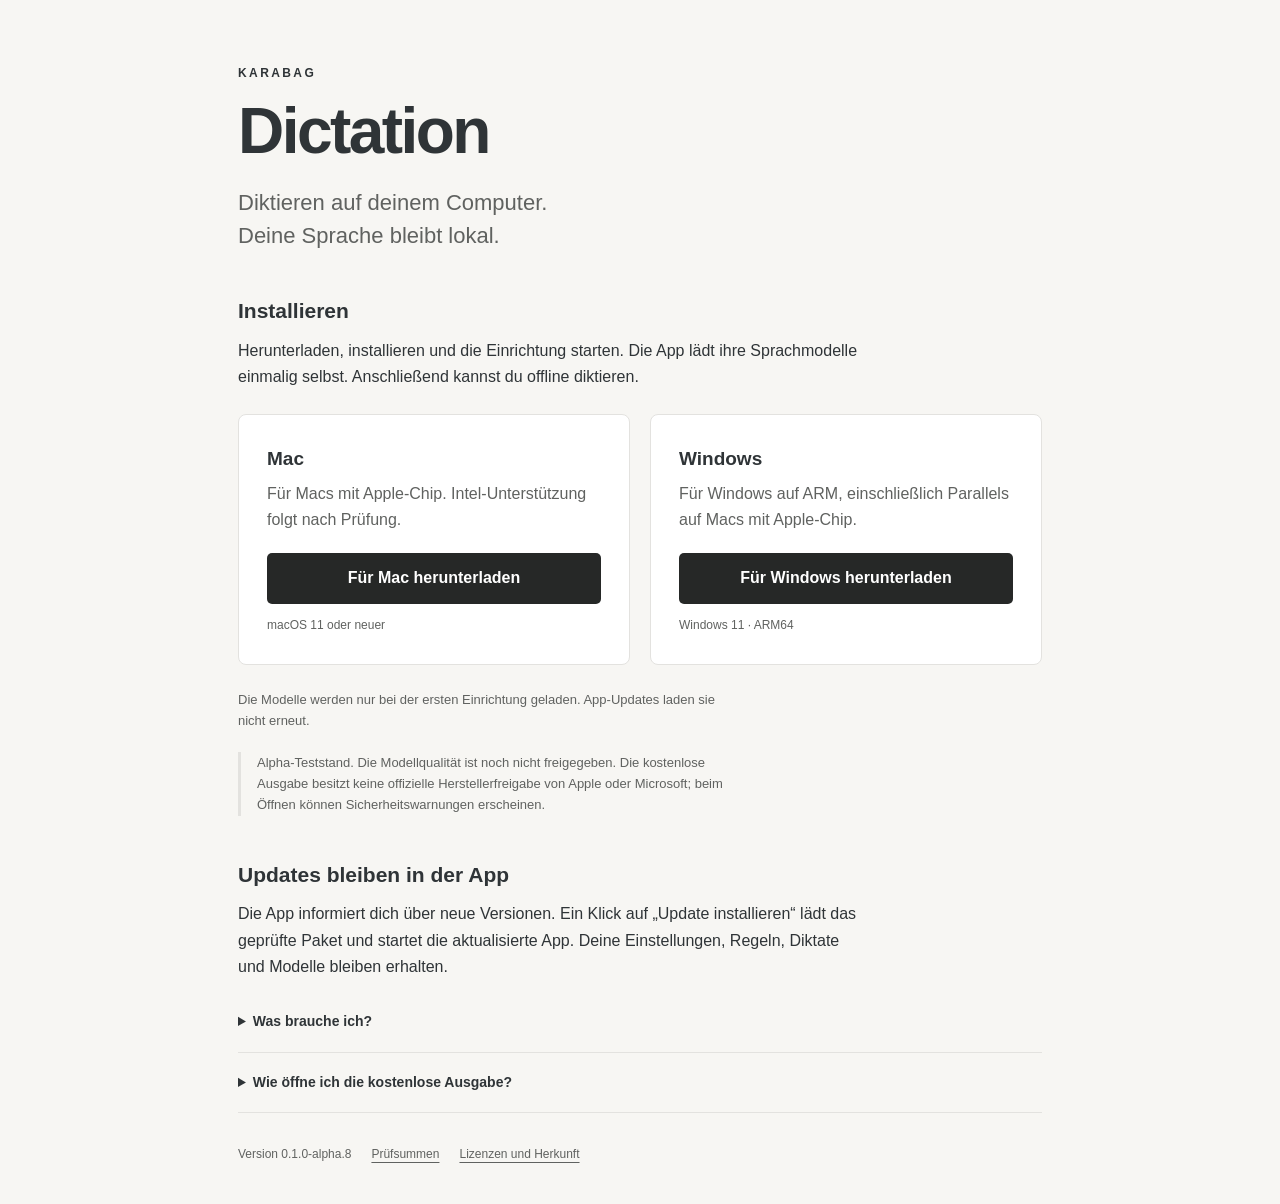
==== index.html @ f22f13b8 "feat: publish installation downloads" ====
<!doctype html>
<html lang="de">
  <head>
    <meta charset="utf-8" />
    <meta name="viewport" content="width=device-width, initial-scale=1" />
    <meta name="color-scheme" content="light dark" />
    <title>KARABAG Dictation herunterladen</title>
    <link rel="stylesheet" href="site.css" />
    <script src="downloads.js" defer></script>
  </head>
  <body>
    <main>
      <header>
        <p class="brand">KARABAG</p>
        <h1>Dictation</h1>
        <p class="intro">
          Diktieren auf deinem Computer.<br />Deine Sprache bleibt lokal.
        </p>
      </header>
      <section aria-labelledby="download-title">
        <h2 id="download-title">Installieren</h2>
        <p>
          Herunterladen, installieren und die Einrichtung starten. Die App lädt
          ihre Sprachmodelle einmalig selbst. Anschließend kannst du offline
          diktieren.
        </p>
        <div class="downloads">
          <article>
            <h3>Mac</h3>
            <p>
              Für Macs mit Apple-Chip. Intel-Unterstützung folgt nach Prüfung.
            </p>
            <a class="download" id="mac-download" aria-disabled="true"
              >Für Mac herunterladen</a
            ><small>macOS 11 oder neuer</small>
          </article>
          <article>
            <h3>Windows</h3>
            <p>Für Windows auf ARM, einschließlich Parallels auf Macs mit Apple-Chip.</p>
            <a class="download" id="windows-download" aria-disabled="true"
              >Für Windows herunterladen</a
            ><small>Windows 11 · ARM64</small>
          </article>
        </div>
        <p id="release-status" role="status">
          Verfügbare Installationspakete werden geprüft …
        </p>
        <p class="notice">
          Alpha-Teststand. Die
          Modellqualität ist noch nicht freigegeben. Die kostenlose Ausgabe
          besitzt keine offizielle Herstellerfreigabe von Apple oder Microsoft;
          beim Öffnen können Sicherheitswarnungen erscheinen.
        </p>
      </section>
      <section aria-labelledby="update-title">
        <h2 id="update-title">Updates bleiben in der App</h2>
        <p>
          Die App informiert dich über neue Versionen. Ein Klick auf „Update
          installieren“ lädt das geprüfte Paket und startet die aktualisierte
          App. Deine Einstellungen, Regeln, Diktate und Modelle bleiben
          erhalten.
        </p>
      </section>
      <details>
        <summary>Was brauche ich?</summary>
        <p>
          Für die erste Einrichtung eine Internetverbindung, etwa 5 GB für die
          Modelle und zusätzlichen freien Speicher für Installation und Updates.
          Für Diktate brauchst du ein Mikrofon. Die App führt dich durch die
          notwendigen Systemberechtigungen. Firmenrichtlinien können eine
          Installation verhindern.
        </p>
      </details>
      <details>
        <summary>Wie öffne ich die kostenlose Ausgabe?</summary>
        <p>
          Die kostenlose Ausgabe kann als unbekannter Entwickler angezeigt
          werden. Prüfe die Herkunft des Downloads. Auf dem Mac beschreibt Apple
          die bewusste Freigabe unter „Datenschutz &amp; Sicherheit“. Auf
          Windows können Defender oder Firmenrichtlinien die Installation
          blockieren. Die App verändert keine Schutzfunktionen.
        </p>
        <a href="https://support.apple.com/de-de/102445"
          >Apples Hinweise zum Öffnen von Apps</a
        >
      </details>
      <footer>
        <span id="version"></span><a href="SHA256SUMS">Prüfsummen</a
        ><a href="licenses.html">Lizenzen und Herkunft</a>
      </footer>
    </main>
  </body>
</html>
---- site.css ----
:root {
  font-family: -apple-system, BlinkMacSystemFont, "Segoe UI", sans-serif;
  color: #2f3437;
  background: #f7f6f3;
  color-scheme: light dark;
  line-height: 1.65;
  --surface: #fff;
  --border: #e3e2df;
  --muted: #606260;
  --button: #262827;
  --button-text: #fff;
}
* {
  box-sizing: border-box;
}
body {
  margin: 0;
}
main {
  max-width: 860px;
  margin: auto;
  padding: 64px 28px 40px;
}
.brand {
  font-size: 12px;
  letter-spacing: 0.2em;
  font-weight: 600;
  margin: 0 0 12px;
}
h1 {
  font-size: clamp(40px, 7vw, 64px);
  letter-spacing: -0.04em;
  line-height: 1.1;
  margin: 0 0 20px;
  font-weight: 600;
}
.intro {
  font-size: 22px;
  color: var(--muted);
  line-height: 1.5;
}
section {
  margin-top: 44px;
}
h2 {
  font-size: 21px;
  line-height: 1.4;
  margin: 0 0 12px;
}
h3 {
  font-size: 19px;
  margin: 0;
}
p {
  margin: 12px 0;
  max-width: 70ch;
}
.downloads {
  display: grid;
  grid-template-columns: 1fr 1fr;
  gap: 20px;
  margin: 24px 0;
}
.downloads article {
  border: 1px solid var(--border);
  border-radius: 8px;
  background: var(--surface);
  padding: 28px;
}
.downloads p {
  margin: 6px 0 20px;
  color: var(--muted);
}
a {
  color: inherit;
  text-underline-offset: 4px;
}
.download {
  display: block;
  padding: 12px 16px;
  background: var(--button);
  color: var(--button-text);
  border-radius: 5px;
  text-decoration: none;
  font-weight: 600;
  text-align: center;
}
.download:hover {
  opacity: 0.9;
}
.download[aria-disabled="true"] {
  opacity: 0.45;
  pointer-events: none;
}
small {
  display: block;
  color: var(--muted);
  font-size: 12px;
  margin-top: 12px;
}
#release-status,
.notice {
  font-size: 13px;
  color: var(--muted);
}
.notice {
  border-left: 3px solid var(--border);
  padding-left: 16px;
  margin-top: 20px;
}
details {
  border-bottom: 1px solid var(--border);
  padding: 18px 0;
  font-size: 14px;
}
summary {
  cursor: pointer;
  font-weight: 600;
}
details p {
  color: var(--muted);
}
footer {
  display: flex;
  flex-wrap: wrap;
  gap: 20px;
  margin-top: 32px;
  color: var(--muted);
  font-size: 12px;
}
a:focus-visible,
summary:focus-visible {
  outline: 2px solid currentColor;
  outline-offset: 5px;
}
@media (prefers-color-scheme: dark) {
  :root {
    color: #efefed;
    background: #242423;
    --surface: #2b2b29;
    --border: #494945;
    --muted: #b8b8b2;
    --button: #efefeb;
    --button-text: #252524;
  }
}
@media (max-width: 600px) {
  main {
    padding: 36px 20px;
  }
  .downloads {
    grid-template-columns: 1fr;
    gap: 16px;
  }
  .downloads article {
    padding: 24px;
  }
  .intro {
    font-size: 20px;
  }
}
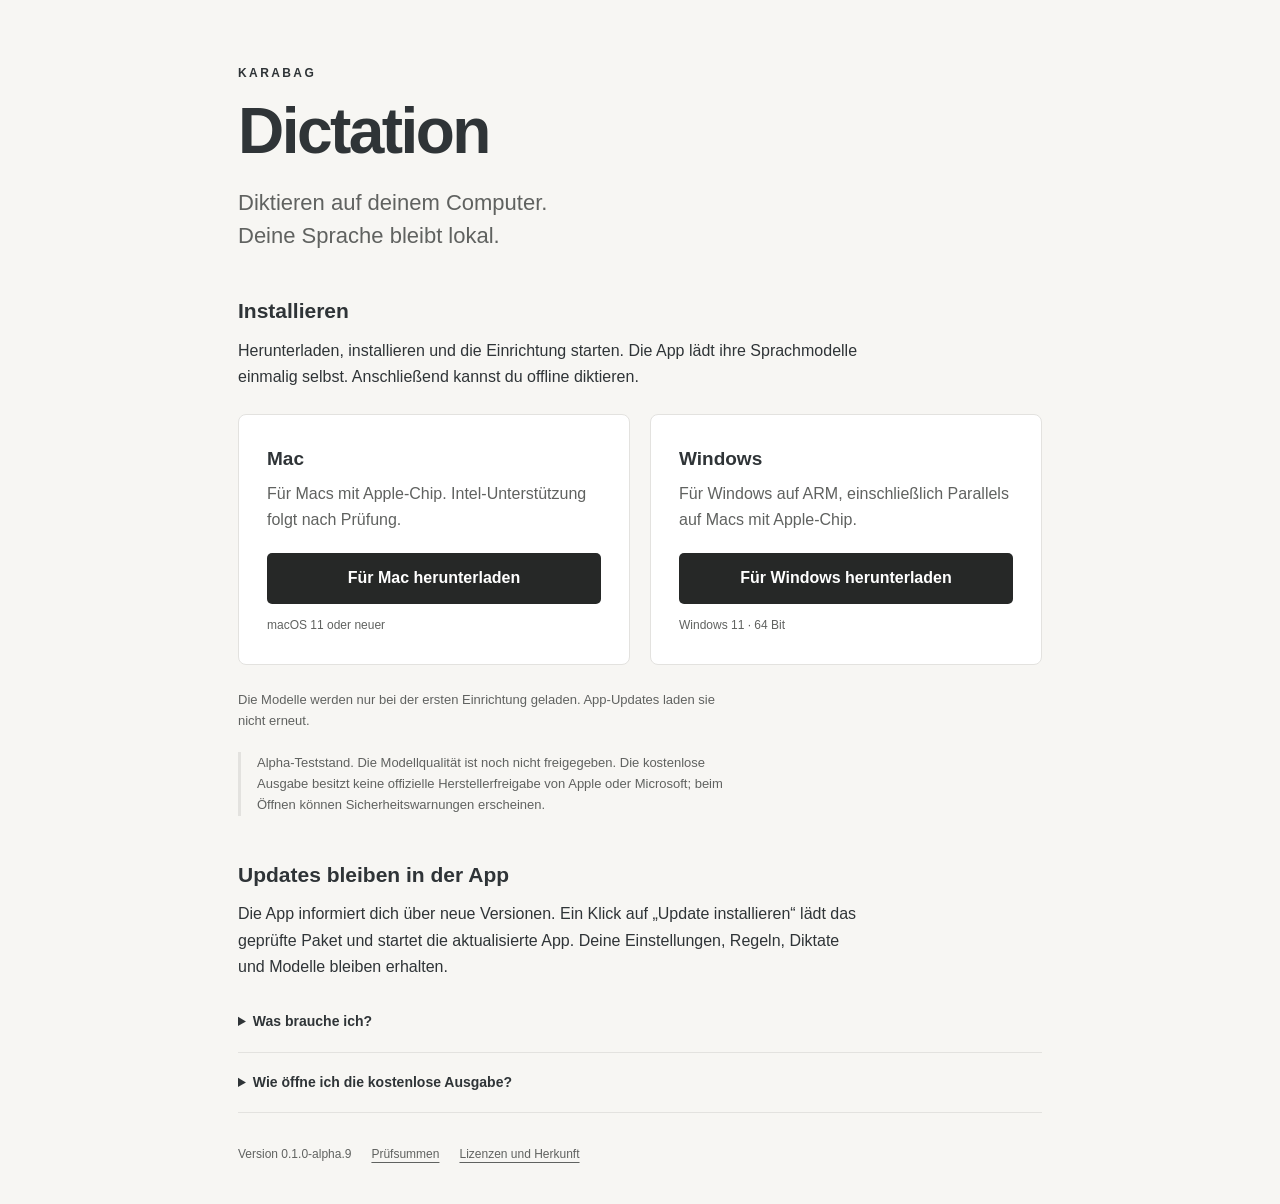
==== commit 353883c6: "feat: publish installation downloads" ====
--- a/index.html
+++ b/index.html
@@ -39,7 +39,7 @@
             <p>Für Windows auf ARM, einschließlich Parallels auf Macs mit Apple-Chip.</p>
             <a class="download" id="windows-download" aria-disabled="true"
               >Für Windows herunterladen</a
-            ><small>Windows 11 · ARM64</small>
+            ><small>Windows 11 · 64 Bit</small>
           </article>
         </div>
         <p id="release-status" role="status">
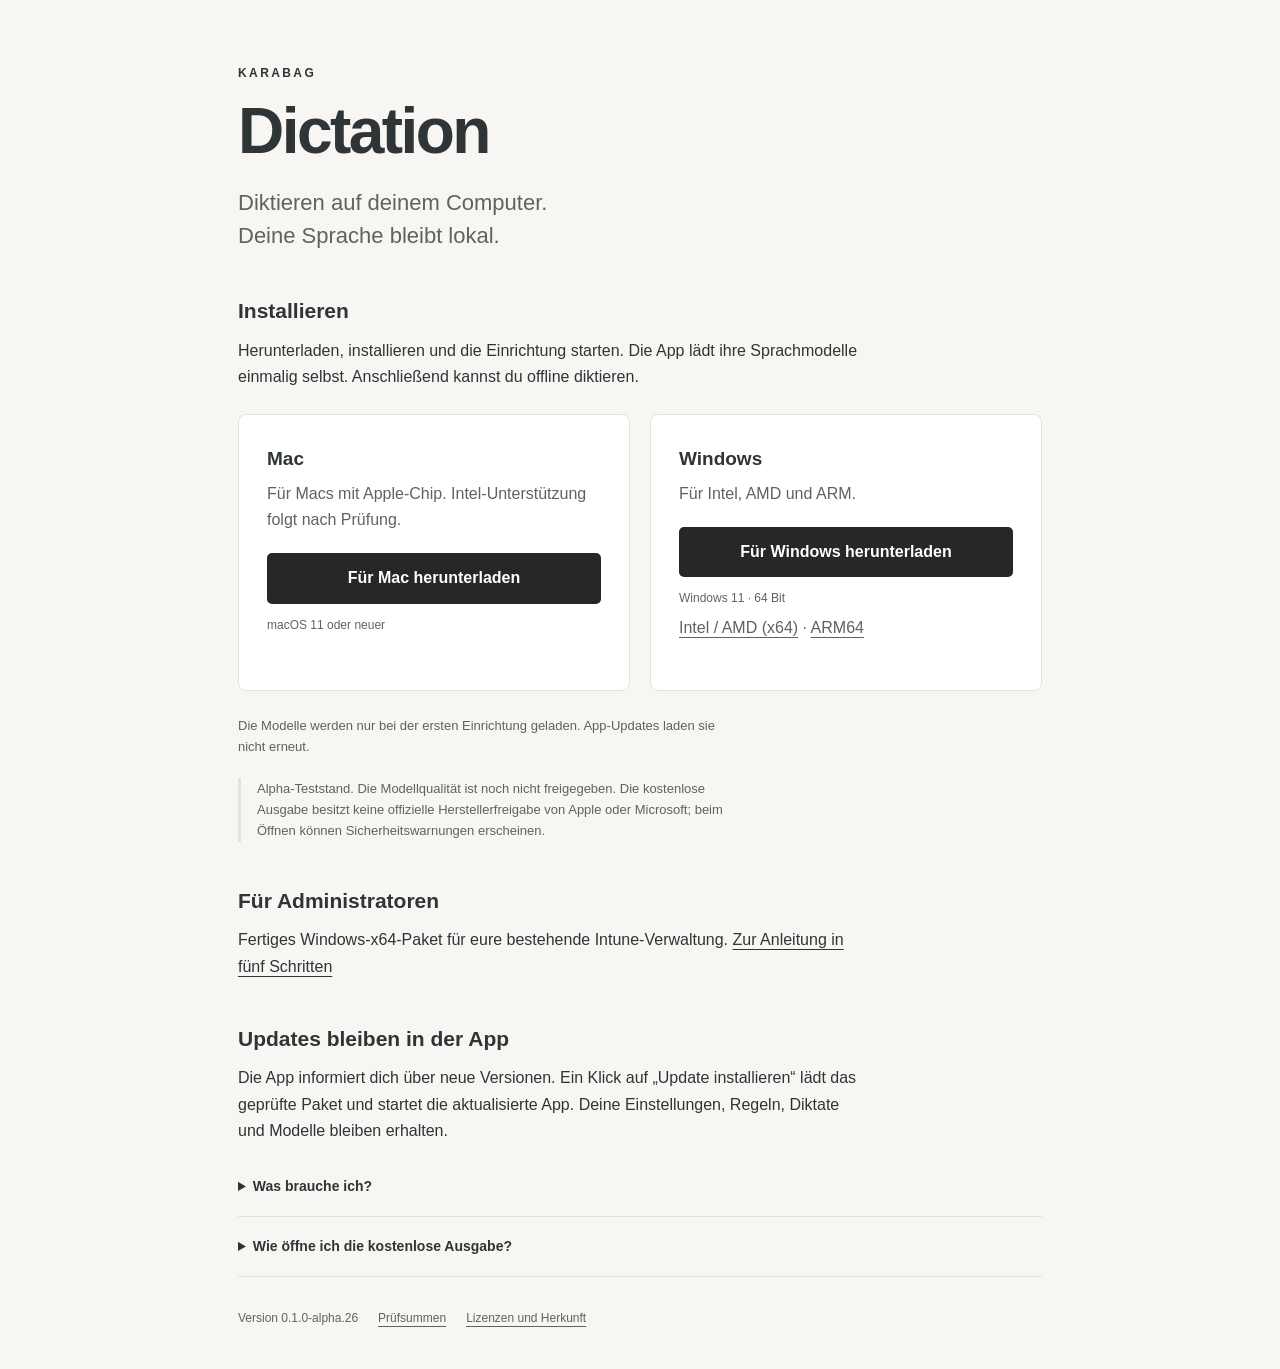
==== commit a74f3807: "feat: publish installation downloads" ====
--- a/index.html
+++ b/index.html
@@ -36,10 +36,16 @@
           </article>
           <article>
             <h3>Windows</h3>
-            <p>Für Windows auf ARM, einschließlich Parallels auf Macs mit Apple-Chip.</p>
+            <p>Für Intel, AMD und ARM.</p>
             <a class="download" id="windows-download" aria-disabled="true"
               >Für Windows herunterladen</a
             ><small>Windows 11 · 64 Bit</small>
+            <p>
+              <a id="windows-x64-download" aria-disabled="true"
+                >Intel / AMD (x64)</a
+              >
+              · <a id="windows-arm-download" aria-disabled="true">ARM64</a>
+            </p>
           </article>
         </div>
         <p id="release-status" role="status">
@@ -50,6 +56,13 @@
           Modellqualität ist noch nicht freigegeben. Die kostenlose Ausgabe
           besitzt keine offizielle Herstellerfreigabe von Apple oder Microsoft;
           beim Öffnen können Sicherheitswarnungen erscheinen.
+        </p>
+      </section>
+      <section aria-labelledby="admin-title">
+        <h2 id="admin-title">Für Administratoren</h2>
+        <p>
+          Fertiges Windows-x64-Paket für eure bestehende Intune-Verwaltung.
+          <a href="intune.html">Zur Anleitung in fünf Schritten</a>
         </p>
       </section>
       <section aria-labelledby="update-title">
--- a/site.css
+++ b/site.css
@@ -159,3 +159,217 @@
     font-size: 20px;
   }
 }
+.admin {
+  max-width: 1060px;
+}
+nav {
+  display: flex;
+  justify-content: space-between;
+  gap: 20px;
+  margin-bottom: 56px;
+  font-size: 13px;
+  color: var(--muted);
+}
+.flow {
+  margin: 36px 0;
+  display: grid;
+  grid-template-columns: repeat(5, 1fr);
+  border: 1px solid var(--border);
+  border-radius: 8px;
+  overflow: hidden;
+  background: var(--surface);
+}
+.flow div {
+  padding: 22px 16px;
+  border-right: 1px solid var(--border);
+}
+.flow b {
+  display: block;
+  font-size: 25px;
+  color: var(--muted);
+  font-weight: 400;
+}
+.flow span {
+  font-size: 13px;
+}
+.flow figcaption {
+  grid-column: 1 / -1;
+  padding: 10px 16px;
+  font-size: 11px;
+  color: var(--muted);
+  border-top: 1px solid var(--border);
+}
+.prerequisites {
+  padding: 26px;
+  background: var(--surface);
+  border: 1px solid var(--border);
+  border-radius: 8px;
+  font-size: 14px;
+}
+.step {
+  display: grid;
+  grid-template-columns: 58px minmax(0, 1fr);
+  gap: 20px;
+  padding: 40px 0;
+  margin: 0;
+  border-bottom: 1px solid var(--border);
+}
+.number {
+  font-size: 28px;
+  font-weight: 400;
+  color: var(--muted);
+  font-variant-numeric: tabular-nums;
+}
+.step h2 {
+  font-size: 27px;
+  letter-spacing: -0.02em;
+}
+.step h3 {
+  margin-top: 28px;
+  margin-bottom: 14px;
+}
+.step .downloads h3 {
+  margin-top: 0;
+}
+.field {
+  display: grid;
+  grid-template-columns: minmax(0, 1fr) auto;
+  gap: 4px 14px;
+  padding: 16px 0;
+  border-bottom: 1px solid var(--border);
+}
+.field span {
+  color: var(--muted);
+  font-size: 12px;
+}
+.field code {
+  grid-column: 1;
+  overflow-wrap: anywhere;
+  font-size: 14px;
+}
+.field button {
+  grid-column: 2;
+  grid-row: 1 / 3;
+  align-self: center;
+}
+button {
+  font: inherit;
+  font-size: 12px;
+  border: 1px solid var(--border);
+  border-radius: 5px;
+  color: inherit;
+  background: var(--surface);
+  padding: 8px 12px;
+  cursor: pointer;
+}
+button:focus-visible {
+  outline: 2px solid currentColor;
+  outline-offset: 3px;
+}
+.settings {
+  margin: 16px 0;
+}
+.settings div {
+  display: grid;
+  grid-template-columns: 1fr 1fr;
+  gap: 24px;
+  padding: 12px 0;
+  border-bottom: 1px solid var(--border);
+  font-size: 14px;
+}
+.settings dt {
+  color: var(--muted);
+}
+.settings dd {
+  margin: 0;
+}
+table {
+  width: 100%;
+  border-collapse: collapse;
+  font-size: 13px;
+  margin: 24px 0;
+}
+caption {
+  text-align: left;
+  font-weight: 600;
+  margin-bottom: 10px;
+}
+th,
+td {
+  text-align: left;
+  padding: 12px 8px;
+  border-bottom: 1px solid var(--border);
+  vertical-align: top;
+}
+.milestones {
+  display: grid;
+  grid-template-columns: repeat(3, 1fr);
+  gap: 12px;
+  margin: 24px 0;
+}
+.milestones article {
+  padding: 20px;
+  border: 1px solid var(--border);
+  border-radius: 8px;
+  background: var(--surface);
+}
+.milestones span {
+  font-size: 12px;
+  color: var(--muted);
+}
+.milestones h3 {
+  margin-top: 6px;
+}
+.milestones p {
+  font-size: 13px;
+}
+.sources {
+  font-size: 13px;
+}
+#copy-status {
+  position: fixed;
+  bottom: 12px;
+  right: 12px;
+  max-width: calc(100% - 24px);
+  background: var(--surface);
+  border: 1px solid var(--border);
+  border-radius: 5px;
+  padding: 10px 16px;
+  font-size: 13px;
+  overflow-wrap: anywhere;
+}
+#copy-status:empty {
+  display: none;
+}
+@media (max-width: 700px) {
+  nav {
+    flex-wrap: wrap;
+    margin-bottom: 36px;
+  }
+  .flow {
+    grid-template-columns: 1fr;
+  }
+  .flow div {
+    display: flex;
+    align-items: center;
+    gap: 20px;
+    padding: 10px 16px;
+    border-right: 0;
+    border-bottom: 1px solid var(--border);
+  }
+  .step {
+    grid-template-columns: 1fr;
+    gap: 6px;
+    padding: 28px 0;
+  }
+  .step h2 {
+    font-size: 24px;
+  }
+  .settings div {
+    grid-template-columns: 1fr;
+    gap: 3px;
+  }
+  .milestones {
+    grid-template-columns: 1fr;
+  }
+}
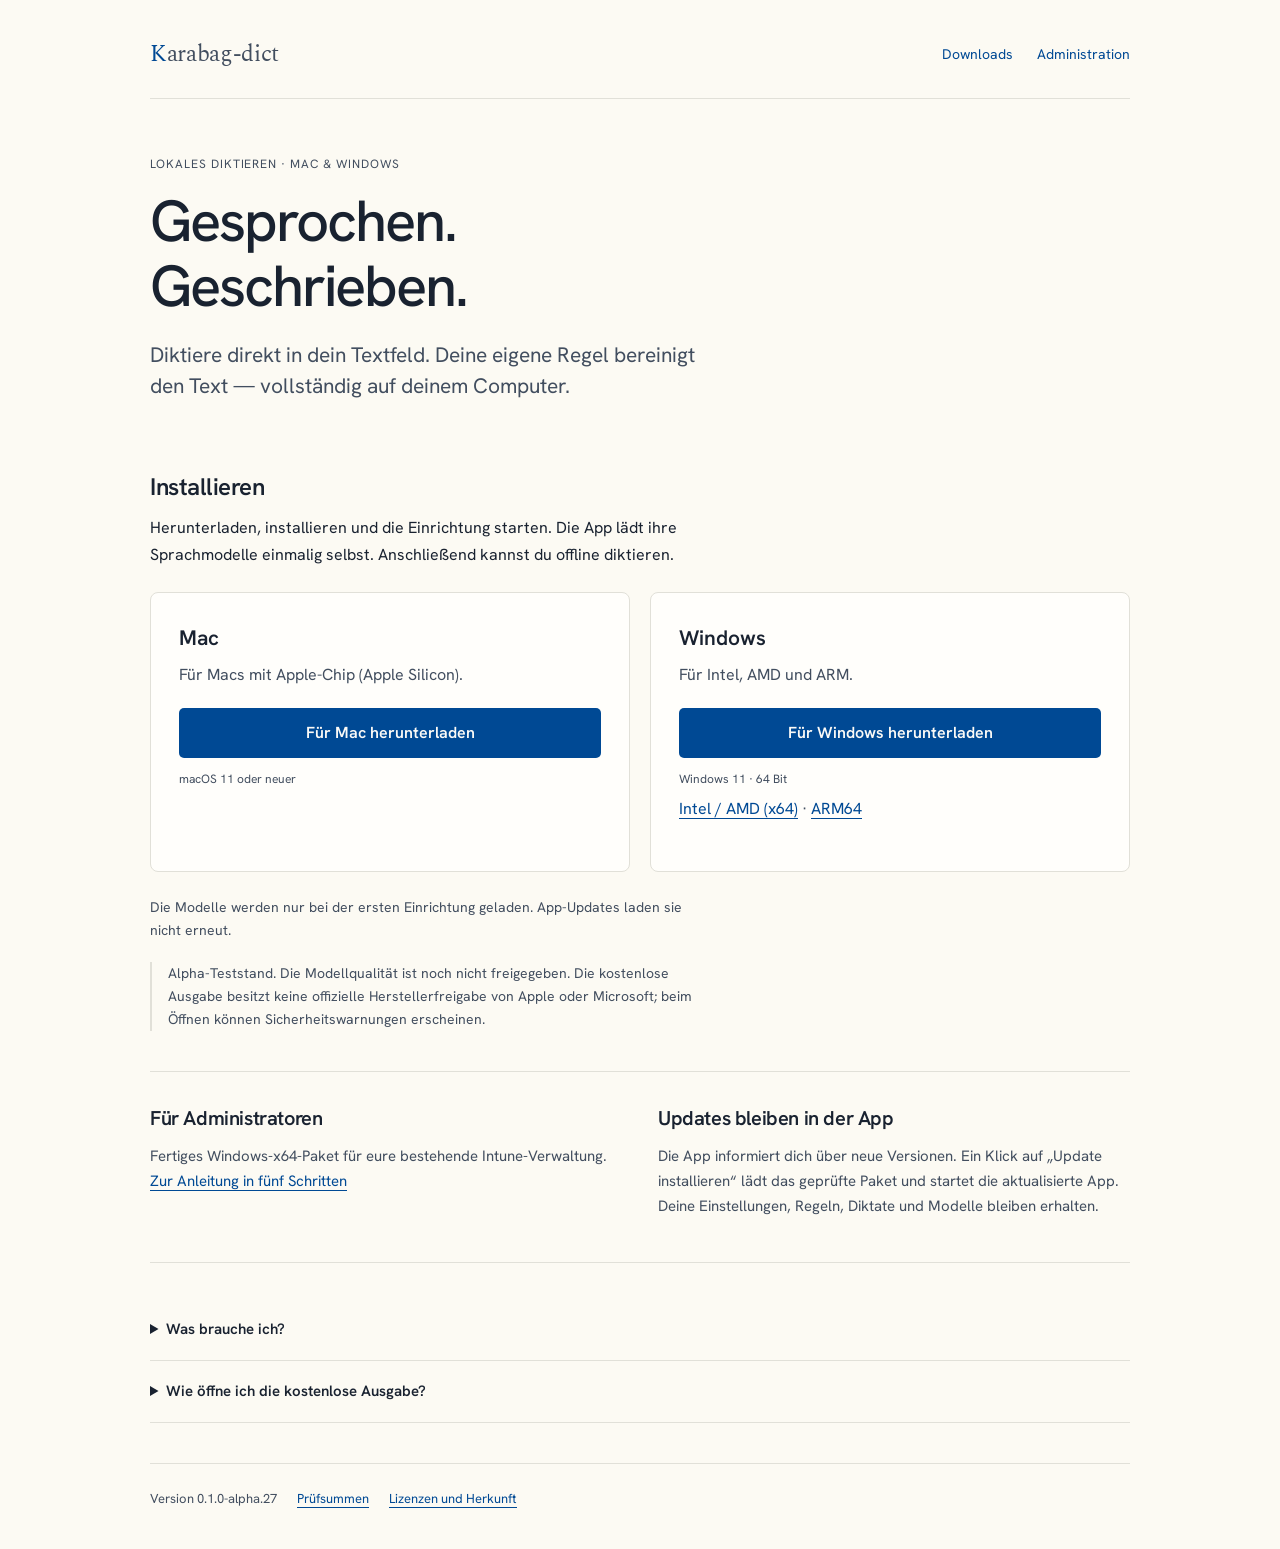
==== commit f9190449: "feat: publish karabag-dict downloads" ====
--- a/index.html
+++ b/index.html
@@ -3,18 +3,28 @@
   <head>
     <meta charset="utf-8" />
     <meta name="viewport" content="width=device-width, initial-scale=1" />
-    <meta name="color-scheme" content="light dark" />
-    <title>KARABAG Dictation herunterladen</title>
+    <meta name="color-scheme" content="light" />
+    <title>karabag-dict herunterladen</title>
     <link rel="stylesheet" href="site.css" />
     <script src="downloads.js" defer></script>
   </head>
   <body>
     <main>
+      <nav class="site-nav" aria-label="Seitennavigation">
+        <a class="brand" href="./" aria-label="karabag-dict"
+          ><span>K</span>arabag-dict</a
+        >
+        <div class="nav-links">
+          <a href="#download-title">Downloads</a
+          ><a href="intune.html">Administration</a>
+        </div>
+      </nav>
       <header>
-        <p class="brand">KARABAG</p>
-        <h1>Dictation</h1>
+        <p class="eyebrow">Lokales Diktieren · Mac &amp; Windows</p>
+        <h1>Gesprochen.<br />Geschrieben.</h1>
         <p class="intro">
-          Diktieren auf deinem Computer.<br />Deine Sprache bleibt lokal.
+          Diktiere direkt in dein Textfeld. Deine eigene Regel bereinigt den
+          Text — vollständig auf deinem Computer.
         </p>
       </header>
       <section aria-labelledby="download-title">
@@ -27,9 +37,7 @@
         <div class="downloads">
           <article>
             <h3>Mac</h3>
-            <p>
-              Für Macs mit Apple-Chip. Intel-Unterstützung folgt nach Prüfung.
-            </p>
+            <p>Für Macs mit Apple-Chip (Apple Silicon).</p>
             <a class="download" id="mac-download" aria-disabled="true"
               >Für Mac herunterladen</a
             ><small>macOS 11 oder neuer</small>
@@ -52,51 +60,55 @@
           Verfügbare Installationspakete werden geprüft …
         </p>
         <p class="notice">
-          Alpha-Teststand. Die
-          Modellqualität ist noch nicht freigegeben. Die kostenlose Ausgabe
-          besitzt keine offizielle Herstellerfreigabe von Apple oder Microsoft;
-          beim Öffnen können Sicherheitswarnungen erscheinen.
+          Alpha-Teststand. Die Modellqualität ist noch nicht freigegeben. Die
+          kostenlose Ausgabe besitzt keine offizielle Herstellerfreigabe von
+          Apple oder Microsoft; beim Öffnen können Sicherheitswarnungen
+          erscheinen.
         </p>
       </section>
-      <section aria-labelledby="admin-title">
-        <h2 id="admin-title">Für Administratoren</h2>
-        <p>
-          Fertiges Windows-x64-Paket für eure bestehende Intune-Verwaltung.
-          <a href="intune.html">Zur Anleitung in fünf Schritten</a>
-        </p>
-      </section>
-      <section aria-labelledby="update-title">
-        <h2 id="update-title">Updates bleiben in der App</h2>
-        <p>
-          Die App informiert dich über neue Versionen. Ein Klick auf „Update
-          installieren“ lädt das geprüfte Paket und startet die aktualisierte
-          App. Deine Einstellungen, Regeln, Diktate und Modelle bleiben
-          erhalten.
-        </p>
-      </section>
-      <details>
-        <summary>Was brauche ich?</summary>
-        <p>
-          Für die erste Einrichtung eine Internetverbindung, etwa 5 GB für die
-          Modelle und zusätzlichen freien Speicher für Installation und Updates.
-          Für Diktate brauchst du ein Mikrofon. Die App führt dich durch die
-          notwendigen Systemberechtigungen. Firmenrichtlinien können eine
-          Installation verhindern.
-        </p>
-      </details>
-      <details>
-        <summary>Wie öffne ich die kostenlose Ausgabe?</summary>
-        <p>
-          Die kostenlose Ausgabe kann als unbekannter Entwickler angezeigt
-          werden. Prüfe die Herkunft des Downloads. Auf dem Mac beschreibt Apple
-          die bewusste Freigabe unter „Datenschutz &amp; Sicherheit“. Auf
-          Windows können Defender oder Firmenrichtlinien die Installation
-          blockieren. Die App verändert keine Schutzfunktionen.
-        </p>
-        <a href="https://support.apple.com/de-de/102445"
-          >Apples Hinweise zum Öffnen von Apps</a
-        >
-      </details>
+      <div class="info-grid">
+        <section aria-labelledby="admin-title">
+          <h2 id="admin-title">Für Administratoren</h2>
+          <p>
+            Fertiges Windows-x64-Paket für eure bestehende Intune-Verwaltung.
+            <a href="intune.html">Zur Anleitung in fünf Schritten</a>
+          </p>
+        </section>
+        <section aria-labelledby="update-title">
+          <h2 id="update-title">Updates bleiben in der App</h2>
+          <p>
+            Die App informiert dich über neue Versionen. Ein Klick auf „Update
+            installieren“ lädt das geprüfte Paket und startet die aktualisierte
+            App. Deine Einstellungen, Regeln, Diktate und Modelle bleiben
+            erhalten.
+          </p>
+        </section>
+      </div>
+      <div class="faq">
+        <details>
+          <summary>Was brauche ich?</summary>
+          <p>
+            Für die erste Einrichtung eine Internetverbindung, etwa 5 GB für die
+            Modelle und zusätzlichen freien Speicher für Installation und
+            Updates. Für Diktate brauchst du ein Mikrofon. Die App führt dich
+            durch die notwendigen Systemberechtigungen. Firmenrichtlinien können
+            eine Installation verhindern.
+          </p>
+        </details>
+        <details>
+          <summary>Wie öffne ich die kostenlose Ausgabe?</summary>
+          <p>
+            Die kostenlose Ausgabe kann als unbekannter Entwickler angezeigt
+            werden. Prüfe die Herkunft des Downloads. Auf dem Mac beschreibt
+            Apple die bewusste Freigabe unter „Datenschutz &amp; Sicherheit“.
+            Auf Windows können Defender oder Firmenrichtlinien die Installation
+            blockieren. Die App verändert keine Schutzfunktionen.
+          </p>
+          <a href="https://support.apple.com/de-de/102445"
+            >Apples Hinweise zum Öffnen von Apps</a
+          >
+        </details>
+      </div>
       <footer>
         <span id="version"></span><a href="SHA256SUMS">Prüfsummen</a
         ><a href="licenses.html">Lizenzen und Herkunft</a>
--- a/site.css
+++ b/site.css
@@ -1,14 +1,32 @@
+@font-face {
+  font-family: Hanken Grotesk;
+  src: url("fonts/hanken-grotesk.woff2") format("woff2");
+  font-weight: 100 900;
+  font-display: swap;
+}
+@font-face {
+  font-family: Spectral;
+  src: url("fonts/spectral.woff2") format("woff2");
+  font-weight: 400;
+  font-display: swap;
+}
+/* Light Suite tokens match src/styles/theme.css. No OS theme switching. */
 :root {
-  font-family: -apple-system, BlinkMacSystemFont, "Segoe UI", sans-serif;
-  color: #2f3437;
-  background: #f7f6f3;
-  color-scheme: light dark;
+  color-scheme: only light;
+  font-family:
+    "Hanken Grotesk",
+    -apple-system,
+    "Segoe UI",
+    sans-serif;
+  color: oklch(0.25 0.03 258);
+  background: oklch(0.985 0.01 95);
   line-height: 1.65;
-  --surface: #fff;
-  --border: #e3e2df;
-  --muted: #606260;
-  --button: #262827;
-  --button-text: #fff;
+  --surface: oklch(0.997 0.004 95);
+  --rail: oklch(0.972 0.009 92);
+  --border: oklch(0.905 0.01 95);
+  --muted: oklch(0.42 0.032 258);
+  --button: oklch(0.41 0.142 252);
+  --button-text: #fbfaf7;
 }
 * {
   box-sizing: border-box;
@@ -17,39 +35,74 @@
   margin: 0;
 }
 main {
-  max-width: 860px;
+  max-width: 1060px;
   margin: auto;
-  padding: 64px 28px 40px;
+  padding: 36px 40px 40px;
+}
+.site-nav {
+  display: flex;
+  justify-content: space-between;
+  align-items: center;
+  padding-bottom: 24px;
+  border-bottom: 1px solid var(--border);
+}
+.site-nav a {
+  text-decoration: none;
 }
 .brand {
+  font-family: Spectral, Georgia, serif;
+  font-size: 23px;
+  font-weight: 400;
+  letter-spacing: -0.015em;
+  margin: 0;
+  color: inherit;
+}
+.brand span {
+  color: var(--button);
+}
+.site-nav .nav-links {
+  display: flex;
+  gap: 24px;
+  font-size: 14px;
+}
+header {
+  padding: 56px 0 12px;
+}
+.eyebrow {
+  color: var(--muted);
   font-size: 12px;
-  letter-spacing: 0.2em;
-  font-weight: 600;
-  margin: 0 0 12px;
+  letter-spacing: 0.08em;
+  text-transform: uppercase;
+  margin: 0 0 14px;
 }
 h1 {
-  font-size: clamp(40px, 7vw, 64px);
-  letter-spacing: -0.04em;
-  line-height: 1.1;
+  font-size: clamp(36px, 5vw, 58px);
+  letter-spacing: -0.035em;
+  line-height: 1.12;
   margin: 0 0 20px;
-  font-weight: 600;
+  font-weight: 500;
+  max-width: 720px;
 }
 .intro {
-  font-size: 22px;
+  font-size: 21px;
   color: var(--muted);
   line-height: 1.5;
+  max-width: 48ch;
 }
 section {
   margin-top: 44px;
 }
 h2 {
-  font-size: 21px;
+  font-size: 24px;
   line-height: 1.4;
   margin: 0 0 12px;
+  font-weight: 600;
+  letter-spacing: -0.02em;
 }
 h3 {
-  font-size: 19px;
-  margin: 0;
+  font-size: 21px;
+  margin: 0;
+  font-weight: 600;
 }
 p {
   margin: 12px 0;
@@ -66,13 +119,26 @@
   border-radius: 8px;
   background: var(--surface);
   padding: 28px;
+  display: flex;
+  flex-direction: column;
 }
 .downloads p {
   margin: 6px 0 20px;
   color: var(--muted);
 }
+.platform-heading {
+  display: flex;
+  gap: 12px;
+  align-items: center;
+  margin-bottom: 8px;
+}
+.platform-heading svg {
+  width: 26px;
+  height: 26px;
+  color: var(--muted);
+}
 a {
-  color: inherit;
+  color: var(--button);
   text-underline-offset: 4px;
 }
 .download {
@@ -84,12 +150,14 @@
   text-decoration: none;
   font-weight: 600;
   text-align: center;
+  margin-top: 0;
 }
 .download:hover {
-  opacity: 0.9;
+  background: oklch(0.35 0.13 252);
 }
 .download[aria-disabled="true"] {
-  opacity: 0.45;
+  background: var(--rail);
+  color: var(--muted);
   pointer-events: none;
 }
 small {
@@ -100,18 +168,40 @@
 }
 #release-status,
 .notice {
-  font-size: 13px;
+  font-size: 14px;
   color: var(--muted);
 }
 .notice {
-  border-left: 3px solid var(--border);
+  border-left: 2px solid var(--border);
   padding-left: 16px;
   margin-top: 20px;
 }
+.info-grid {
+  display: grid;
+  grid-template-columns: 1fr 1fr;
+  gap: 36px;
+  padding: 32px 0;
+  border-top: 1px solid var(--border);
+  border-bottom: 1px solid var(--border);
+  margin-top: 40px;
+}
+.info-grid section {
+  margin: 0;
+}
+.info-grid h2 {
+  font-size: 20px;
+}
+.info-grid p {
+  font-size: 15px;
+  color: var(--muted);
+}
+.faq {
+  margin-top: 36px;
+}
 details {
   border-bottom: 1px solid var(--border);
   padding: 18px 0;
-  font-size: 14px;
+  font-size: 15px;
 }
 summary {
   cursor: pointer;
@@ -124,40 +214,17 @@
   display: flex;
   flex-wrap: wrap;
   gap: 20px;
-  margin-top: 32px;
-  color: var(--muted);
-  font-size: 12px;
+  margin-top: 40px;
+  padding-top: 24px;
+  border-top: 1px solid var(--border);
+  color: var(--muted);
+  font-size: 13px;
 }
 a:focus-visible,
+button:focus-visible,
 summary:focus-visible {
-  outline: 2px solid currentColor;
-  outline-offset: 5px;
-}
-@media (prefers-color-scheme: dark) {
-  :root {
-    color: #efefed;
-    background: #242423;
-    --surface: #2b2b29;
-    --border: #494945;
-    --muted: #b8b8b2;
-    --button: #efefeb;
-    --button-text: #252524;
-  }
-}
-@media (max-width: 600px) {
-  main {
-    padding: 36px 20px;
-  }
-  .downloads {
-    grid-template-columns: 1fr;
-    gap: 16px;
-  }
-  .downloads article {
-    padding: 24px;
-  }
-  .intro {
-    font-size: 20px;
-  }
+  outline: 2px solid var(--button);
+  outline-offset: 4px;
 }
 .admin {
   max-width: 1060px;
@@ -166,8 +233,7 @@
   display: flex;
   justify-content: space-between;
   gap: 20px;
-  margin-bottom: 56px;
-  font-size: 13px;
+  font-size: 14px;
   color: var(--muted);
 }
 .flow {
@@ -177,25 +243,28 @@
   border: 1px solid var(--border);
   border-radius: 8px;
   overflow: hidden;
-  background: var(--surface);
+  background: var(--rail);
 }
 .flow div {
   padding: 22px 16px;
   border-right: 1px solid var(--border);
 }
+.flow div:last-of-type {
+  border-right: 0;
+}
 .flow b {
   display: block;
   font-size: 25px;
-  color: var(--muted);
+  color: var(--button);
   font-weight: 400;
 }
 .flow span {
-  font-size: 13px;
+  font-size: 14px;
 }
 .flow figcaption {
   grid-column: 1 / -1;
   padding: 10px 16px;
-  font-size: 11px;
+  font-size: 12px;
   color: var(--muted);
   border-top: 1px solid var(--border);
 }
@@ -204,7 +273,7 @@
   background: var(--surface);
   border: 1px solid var(--border);
   border-radius: 8px;
-  font-size: 14px;
+  font-size: 15px;
 }
 .step {
   display: grid;
@@ -217,7 +286,7 @@
 .number {
   font-size: 28px;
   font-weight: 400;
-  color: var(--muted);
+  color: var(--button);
   font-variant-numeric: tabular-nums;
 }
 .step h2 {
@@ -240,11 +309,14 @@
 }
 .field span {
   color: var(--muted);
-  font-size: 12px;
+  font-size: 13px;
+}
+code {
+  font-family: "SF Mono", Consolas, monospace;
+  overflow-wrap: anywhere;
 }
 .field code {
   grid-column: 1;
-  overflow-wrap: anywhere;
   font-size: 14px;
 }
 .field button {
@@ -254,20 +326,19 @@
 }
 button {
   font: inherit;
-  font-size: 12px;
+  font-size: 13px;
   border: 1px solid var(--border);
   border-radius: 5px;
-  color: inherit;
+  color: var(--button);
   background: var(--surface);
-  padding: 8px 12px;
+  padding: 7px 12px;
   cursor: pointer;
 }
-button:focus-visible {
-  outline: 2px solid currentColor;
-  outline-offset: 3px;
+button:hover {
+  background: var(--rail);
 }
 .settings {
-  margin: 16px 0;
+  margin: 0;
 }
 .settings div {
   display: grid;
@@ -277,74 +348,88 @@
   border-bottom: 1px solid var(--border);
   font-size: 14px;
 }
-.settings dt {
-  color: var(--muted);
-}
-.settings dd {
+dt {
+  color: var(--muted);
+}
+dd {
   margin: 0;
 }
 table {
   width: 100%;
   border-collapse: collapse;
-  font-size: 13px;
-  margin: 24px 0;
+  margin: 28px 0;
+  font-size: 14px;
+  text-align: left;
 }
 caption {
   text-align: left;
+  margin-bottom: 10px;
   font-weight: 600;
-  margin-bottom: 10px;
-}
-th,
-td {
-  text-align: left;
-  padding: 12px 8px;
-  border-bottom: 1px solid var(--border);
-  vertical-align: top;
+}
+td,
+th {
+  padding: 12px 8px 12px 0;
+  border-bottom: 1px solid var(--border);
 }
 .milestones {
   display: grid;
   grid-template-columns: repeat(3, 1fr);
-  gap: 12px;
-  margin: 24px 0;
+  gap: 16px;
+  margin-top: 28px;
 }
 .milestones article {
   padding: 20px;
-  border: 1px solid var(--border);
+  background: var(--rail);
   border-radius: 8px;
-  background: var(--surface);
 }
 .milestones span {
   font-size: 12px;
   color: var(--muted);
 }
 .milestones h3 {
-  margin-top: 6px;
+  font-size: 18px;
+  margin: 8px 0;
 }
 .milestones p {
-  font-size: 13px;
-}
-.sources {
-  font-size: 13px;
+  font-size: 14px;
 }
 #copy-status {
-  position: fixed;
+  position: sticky;
   bottom: 12px;
-  right: 12px;
-  max-width: calc(100% - 24px);
   background: var(--surface);
-  border: 1px solid var(--border);
   border-radius: 5px;
+  color: var(--button);
   padding: 10px 16px;
-  font-size: 13px;
-  overflow-wrap: anywhere;
+  box-shadow: 0 2px 12px #182d4908;
 }
 #copy-status:empty {
   display: none;
 }
-@media (max-width: 700px) {
-  nav {
-    flex-wrap: wrap;
-    margin-bottom: 36px;
+@media (max-width: 650px) {
+  main {
+    padding: 24px 20px;
+  }
+  header {
+    padding-top: 36px;
+  }
+  .site-nav .nav-links {
+    gap: 14px;
+    font-size: 13px;
+  }
+  .brand {
+    font-size: 20px;
+  }
+  .downloads,
+  .info-grid,
+  .milestones {
+    grid-template-columns: 1fr;
+    gap: 20px;
+  }
+  .downloads article {
+    padding: 24px;
+  }
+  .intro {
+    font-size: 19px;
   }
   .flow {
     grid-template-columns: 1fr;
@@ -352,24 +437,40 @@
   .flow div {
     display: flex;
     align-items: center;
-    gap: 20px;
-    padding: 10px 16px;
+    gap: 18px;
     border-right: 0;
     border-bottom: 1px solid var(--border);
+    padding: 12px 18px;
+  }
+  .flow b {
+    font-size: 20px;
   }
   .step {
-    grid-template-columns: 1fr;
-    gap: 6px;
-    padding: 28px 0;
+    grid-template-columns: 32px minmax(0, 1fr);
+    gap: 10px;
+    padding: 32px 0;
   }
   .step h2 {
     font-size: 24px;
   }
   .settings div {
     grid-template-columns: 1fr;
-    gap: 3px;
-  }
-  .milestones {
-    grid-template-columns: 1fr;
-  }
-}
+    gap: 4px;
+  }
+  .prerequisites {
+    padding: 20px;
+  }
+  .field {
+    gap: 4px 8px;
+  }
+  .field code {
+    font-size: 13px;
+  }
+  .field button {
+    padding: 6px 8px;
+  }
+  nav {
+    gap: 12px;
+    flex-wrap: wrap;
+  }
+}
